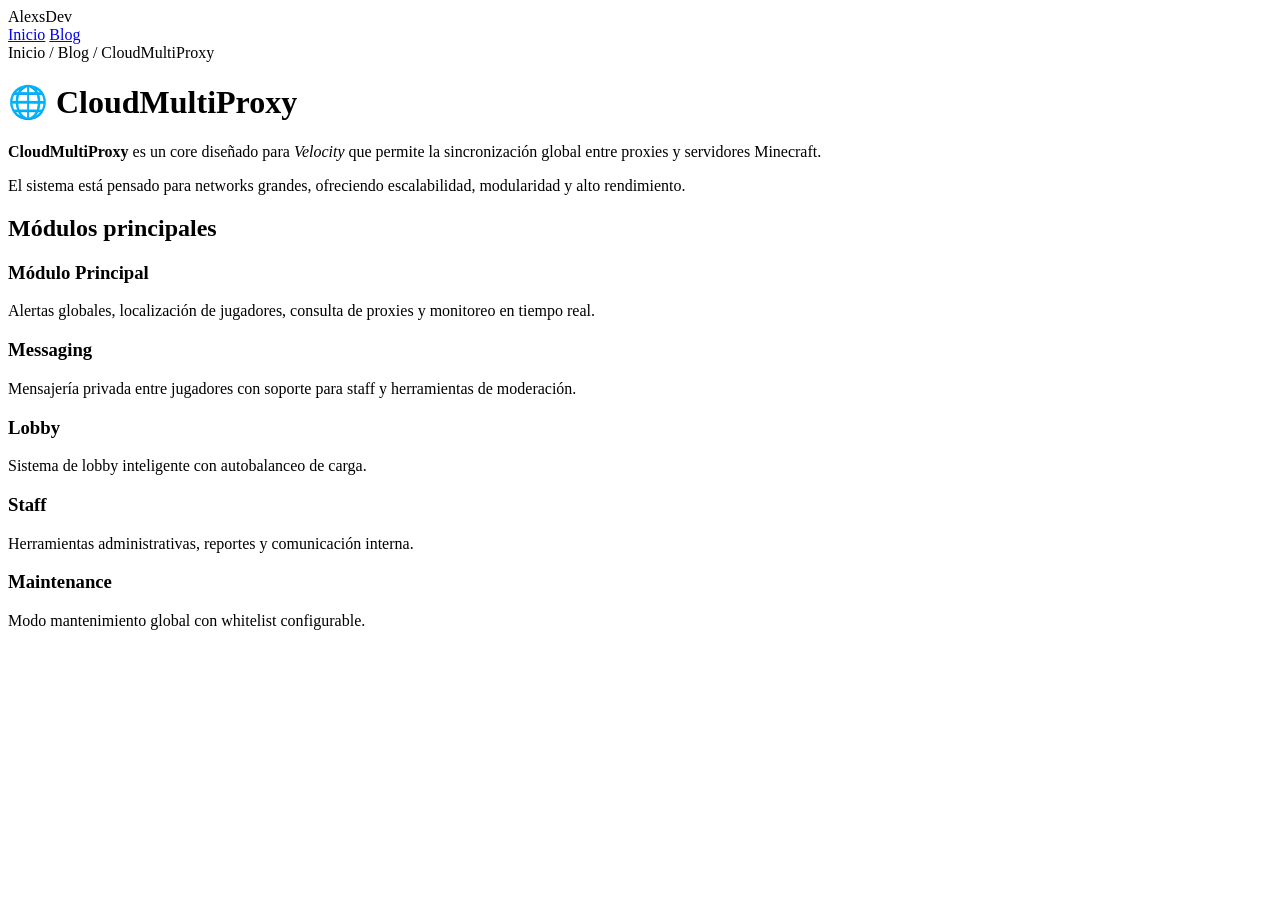
==== cloudmultiproxy.html @ 365c0d3f "CloudMultiProxy" ====
<!DOCTYPE html>
<html lang="es">
<head>
  <meta charset="UTF-8">
  <meta name="viewport" content="width=device-width, initial-scale=1.0">
  <title>CloudMultiProxy | AlexsDev</title>
  <link rel="stylesheet" href="style.css">
</head>
<body>

  <header class="navbar">
    <div class="logo">AlexsDev</div>
    <nav>
      <a href="index.html">Inicio</a>
      <a href="cloudmultiproxy.html" class="active">Blog</a>
    </nav>
  </header>

  <main class="blog-container">

    <div class="breadcrumb">
      Inicio / Blog / CloudMultiProxy
    </div>

    <h1>🌐 CloudMultiProxy</h1>

    <p>
      <strong>CloudMultiProxy</strong> es un core diseñado para
      <em>Velocity</em> que permite la sincronización global
      entre proxies y servidores Minecraft.
    </p>

    <p>
      El sistema está pensado para networks grandes, ofreciendo
      escalabilidad, modularidad y alto rendimiento.
    </p>

    <h2>Módulos principales</h2>

    <h3>Módulo Principal</h3>
    <p>
      Alertas globales, localización de jugadores, consulta
      de proxies y monitoreo en tiempo real.
    </p>

    <h3>Messaging</h3>
    <p>
      Mensajería privada entre jugadores con soporte para
      staff y herramientas de moderación.
    </p>

    <h3>Lobby</h3>
    <p>
      Sistema de lobby inteligente con autobalanceo de carga.
    </p>

    <h3>Staff</h3>
    <p>
      Herramientas administrativas, reportes y comunicación interna.
    </p>

    <h3>Maintenance</h3>
    <p>
      Modo mantenimiento global con whitelist configurable.
    </p>

  </main>

</body>
</html>
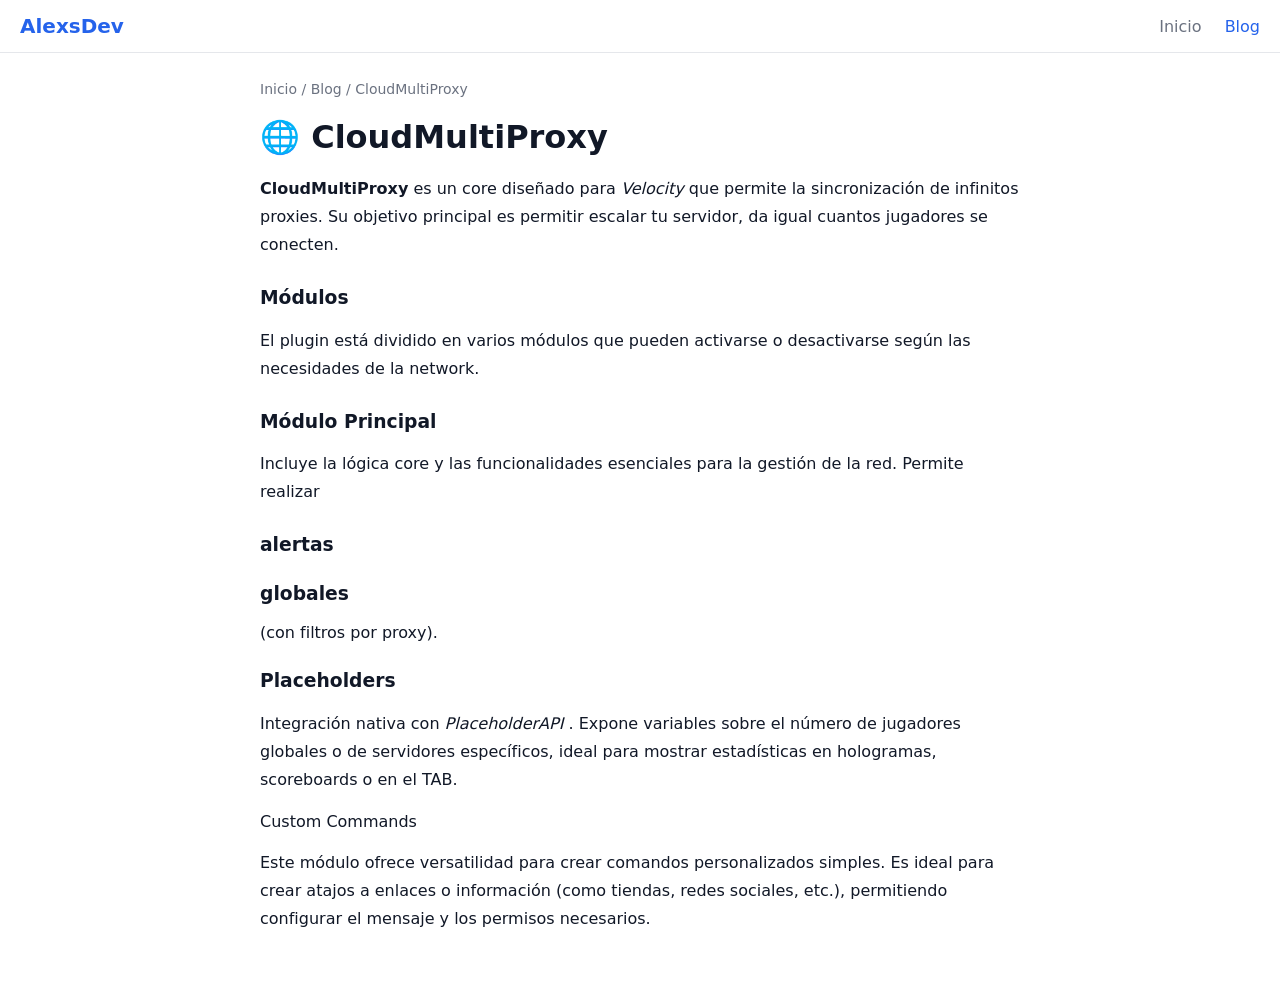
==== commit 98fbb310: "CloudMultiProxy" ====
--- a/cloudmultiproxy.html
+++ b/cloudmultiproxy.html
@@ -25,43 +25,46 @@
     <h1>🌐 CloudMultiProxy</h1>
 
     <p>
-      <strong>CloudMultiProxy</strong> es un core diseñado para
-      <em>Velocity</em> que permite la sincronización global
-      entre proxies y servidores Minecraft.
+      <strong>CloudMultiProxy</strong> es un core diseñado
+      para <em>Velocity</em> que permite la
+      sincronización de infinitos proxies. Su
+      objetivo principal es permitir escalar tu
+      servidor, da igual cuantos jugadores se
+      conecten.
     </p>
 
+    <h3>Módulos</h3>
     <p>
-      El sistema está pensado para networks grandes, ofreciendo
-      escalabilidad, modularidad y alto rendimiento.
-    </p>
-
-    <h2>Módulos principales</h2>
+      El plugin está dividido en varios módulos
+      que pueden activarse o desactivarse
+      según las necesidades de la network.
 
     <h3>Módulo Principal</h3>
     <p>
-      Alertas globales, localización de jugadores, consulta
-      de proxies y monitoreo en tiempo real.
+      Incluye la lógica core y las
+      funcionalidades esenciales para la
+      gestión de la red. Permite realizar <h3>alertas</h3>
+      <h3>globales</h3> (con filtros por proxy).
     </p>
 
-    <h3>Messaging</h3>
+    <h3>Placeholders</h3>
     <p>
-      Mensajería privada entre jugadores con soporte para
-      staff y herramientas de moderación.
+      Integración nativa con <em>PlaceholderAPI</em>
+      . Expone variables sobre el número de
+      jugadores globales o de servidores
+      específicos, ideal para mostrar
+      estadísticas en hologramas, scoreboards
+      o en el TAB.
     </p>
 
-    <h3>Lobby</h3>
+    </h3>Custom Commands</h3>
     <p>
-      Sistema de lobby inteligente con autobalanceo de carga.
-    </p>
-
-    <h3>Staff</h3>
-    <p>
-      Herramientas administrativas, reportes y comunicación interna.
-    </p>
-
-    <h3>Maintenance</h3>
-    <p>
-      Modo mantenimiento global con whitelist configurable.
+      Este módulo ofrece versatilidad para
+      crear comandos personalizados simples.
+      Es ideal para crear atajos a enlaces o
+      información (como tiendas, redes
+      sociales, etc.), permitiendo configurar el
+      mensaje y los permisos necesarios.
     </p>
 
   </main>
--- a/style.css
+++ b/style.css
@@ -0,0 +1,99 @@
+/* BASE */
+body {
+  margin: 0;
+  font-family: system-ui, -apple-system, BlinkMacSystemFont, sans-serif;
+  background: #ffffff;
+  color: #111827;
+}
+
+/* NAVBAR */
+.navbar {
+  display: flex;
+  justify-content: space-between;
+  align-items: center;
+  padding: 14px 20px;
+  border-bottom: 1px solid #e5e7eb;
+}
+
+.logo {
+  font-size: 20px;
+  font-weight: 600;
+  color: #2563eb;
+}
+
+.navbar nav a {
+  margin-left: 18px;
+  text-decoration: none;
+  color: #6b7280;
+  font-weight: 500;
+}
+
+.navbar nav a.active {
+  color: #2563eb;
+}
+
+/* HOME */
+.home {
+  display: flex;
+  justify-content: center;
+  padding: 40px 16px;
+}
+
+.card {
+  width: 100%;
+  max-width: 420px;
+  background: #f9fafb;
+  padding: 24px;
+  border-radius: 16px;
+  box-shadow: 0 12px 28px rgba(0,0,0,0.08);
+}
+
+.tags span {
+  display: inline-block;
+  background: #e5e7eb;
+  padding: 6px 12px;
+  border-radius: 999px;
+  font-size: 13px;
+  margin: 6px 6px 0 0;
+}
+
+.link {
+  display: inline-block;
+  margin-top: 20px;
+  text-decoration: none;
+  color: #2563eb;
+  font-weight: 600;
+}
+
+/* BLOG */
+.blog-container {
+  width: 100%;
+  max-width: 760px;
+  margin: 0 auto;
+  padding: 28px 20px 48px;
+}
+
+.breadcrumb {
+  font-size: 14px;
+  color: #6b7280;
+  margin-bottom: 14px;
+}
+
+h1 {
+  font-size: 32px;
+  line-height: 1.2;
+  margin-bottom: 16px;
+}
+
+h2 {
+  margin-top: 36px;
+}
+
+h3 {
+  margin-top: 28px;
+}
+
+p {
+  line-height: 1.75;
+  margin: 18px 0;
+}
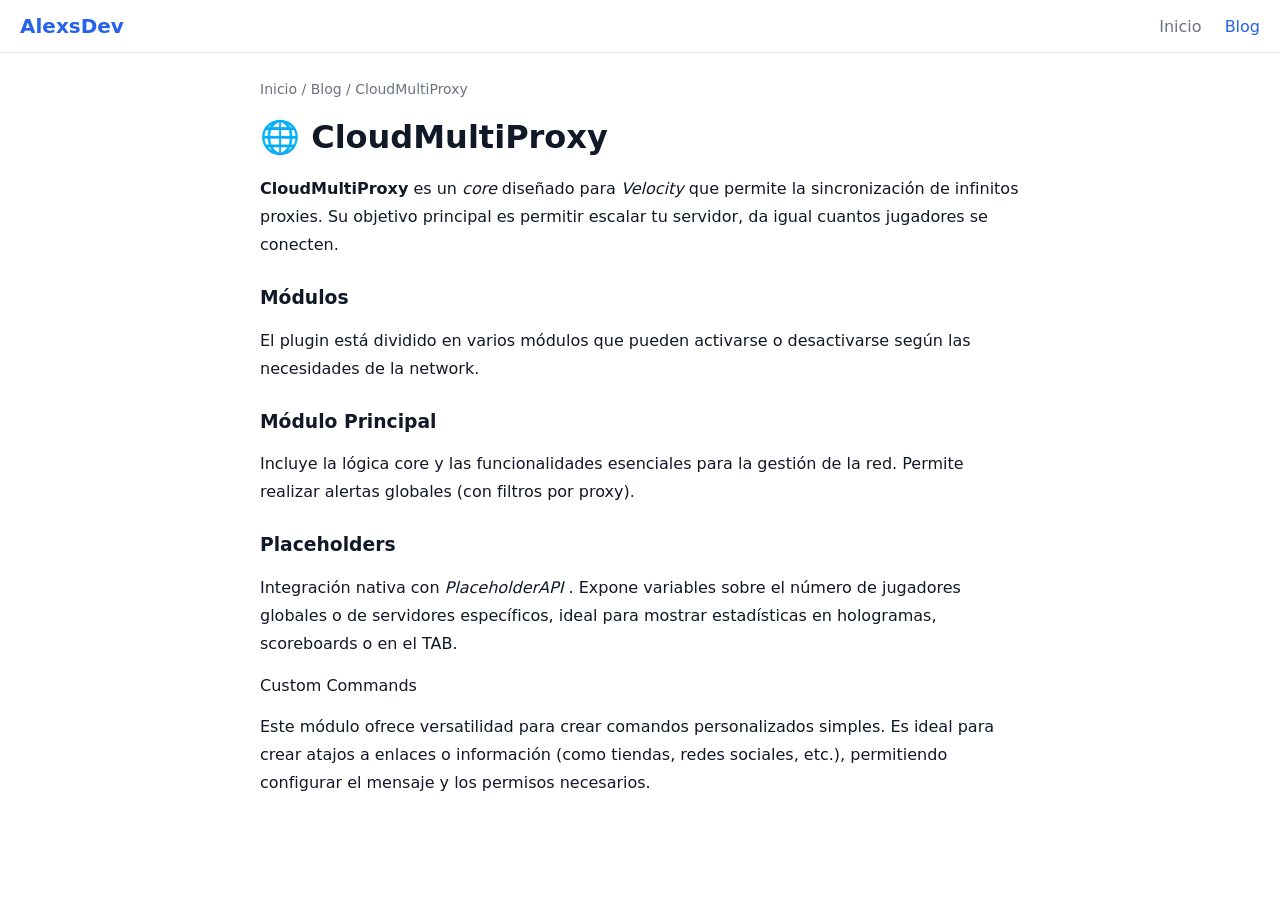
==== commit 9c61bd19: "Update cloudmultiproxy.html" ====
--- a/cloudmultiproxy.html
+++ b/cloudmultiproxy.html
@@ -25,7 +25,7 @@
     <h1>🌐 CloudMultiProxy</h1>
 
     <p>
-      <strong>CloudMultiProxy</strong> es un core diseñado
+      <strong>CloudMultiProxy</strong> es un <em>core</em> diseñado
       para <em>Velocity</em> que permite la
       sincronización de infinitos proxies. Su
       objetivo principal es permitir escalar tu
@@ -43,8 +43,8 @@
     <p>
       Incluye la lógica core y las
       funcionalidades esenciales para la
-      gestión de la red. Permite realizar <h3>alertas</h3>
-      <h3>globales</h3> (con filtros por proxy).
+      gestión de la red. Permite realizar alertas
+      globales (con filtros por proxy).
     </p>
 
     <h3>Placeholders</h3>
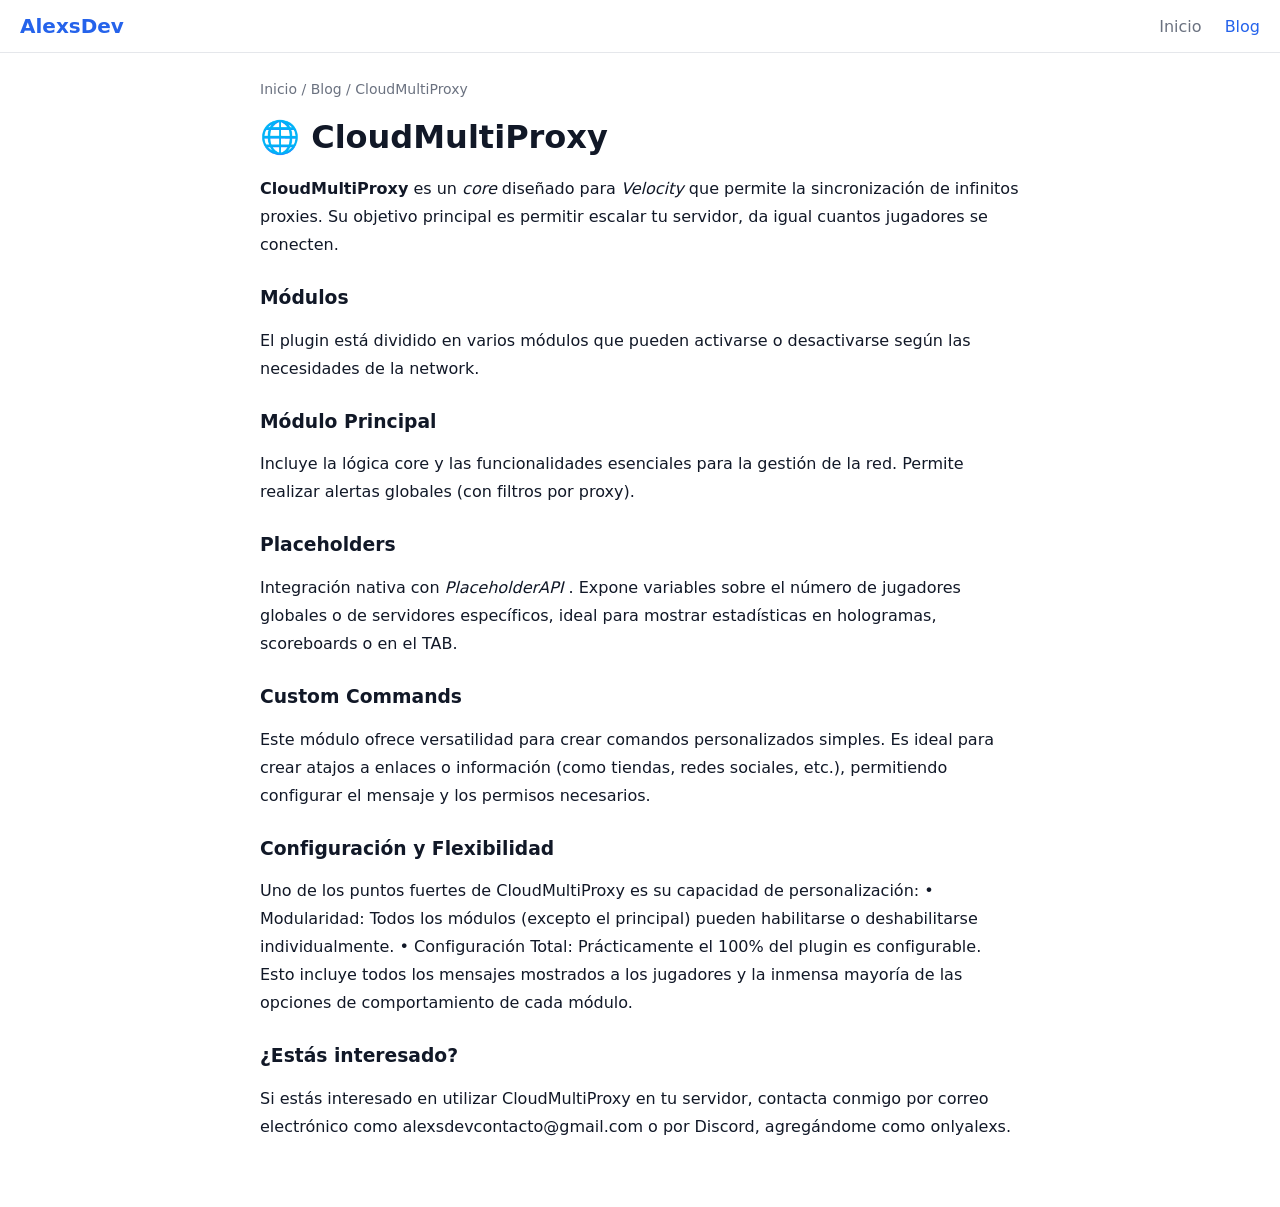
==== commit d48da80a: "Update cloudmultiproxy.html" ====
--- a/cloudmultiproxy.html
+++ b/cloudmultiproxy.html
@@ -57,7 +57,7 @@
       o en el TAB.
     </p>
 
-    </h3>Custom Commands</h3>
+    <h3>Custom Commands</h3>
     <p>
       Este módulo ofrece versatilidad para
       crear comandos personalizados simples.
@@ -67,6 +67,33 @@
       mensaje y los permisos necesarios.
     </p>
 
+    <h3>Configuración y Flexibilidad</h3>
+    <p>
+      Uno de los puntos fuertes de
+      CloudMultiProxy es su capacidad de
+      personalización:
+
+      • Modularidad: Todos los módulos
+        (excepto el principal) pueden
+        habilitarse o deshabilitarse
+        individualmente.
+      • Configuración Total: Prácticamente
+        el 100% del plugin es configurable.
+        Esto incluye todos los mensajes
+        mostrados a los jugadores y la
+        inmensa mayoría de las opciones
+        de comportamiento de cada
+        módulo.
+    </p>
+
+    <h3>¿Estás interesado?</h3>
+    <p>
+      Si estás interesado en utilizar
+      CloudMultiProxy en tu servidor, contacta
+      conmigo por correo electrónico como
+      alexsdevcontacto@gmail.com o por
+      Discord, agregándome como onlyalexs.
+
   </main>
 
 </body>
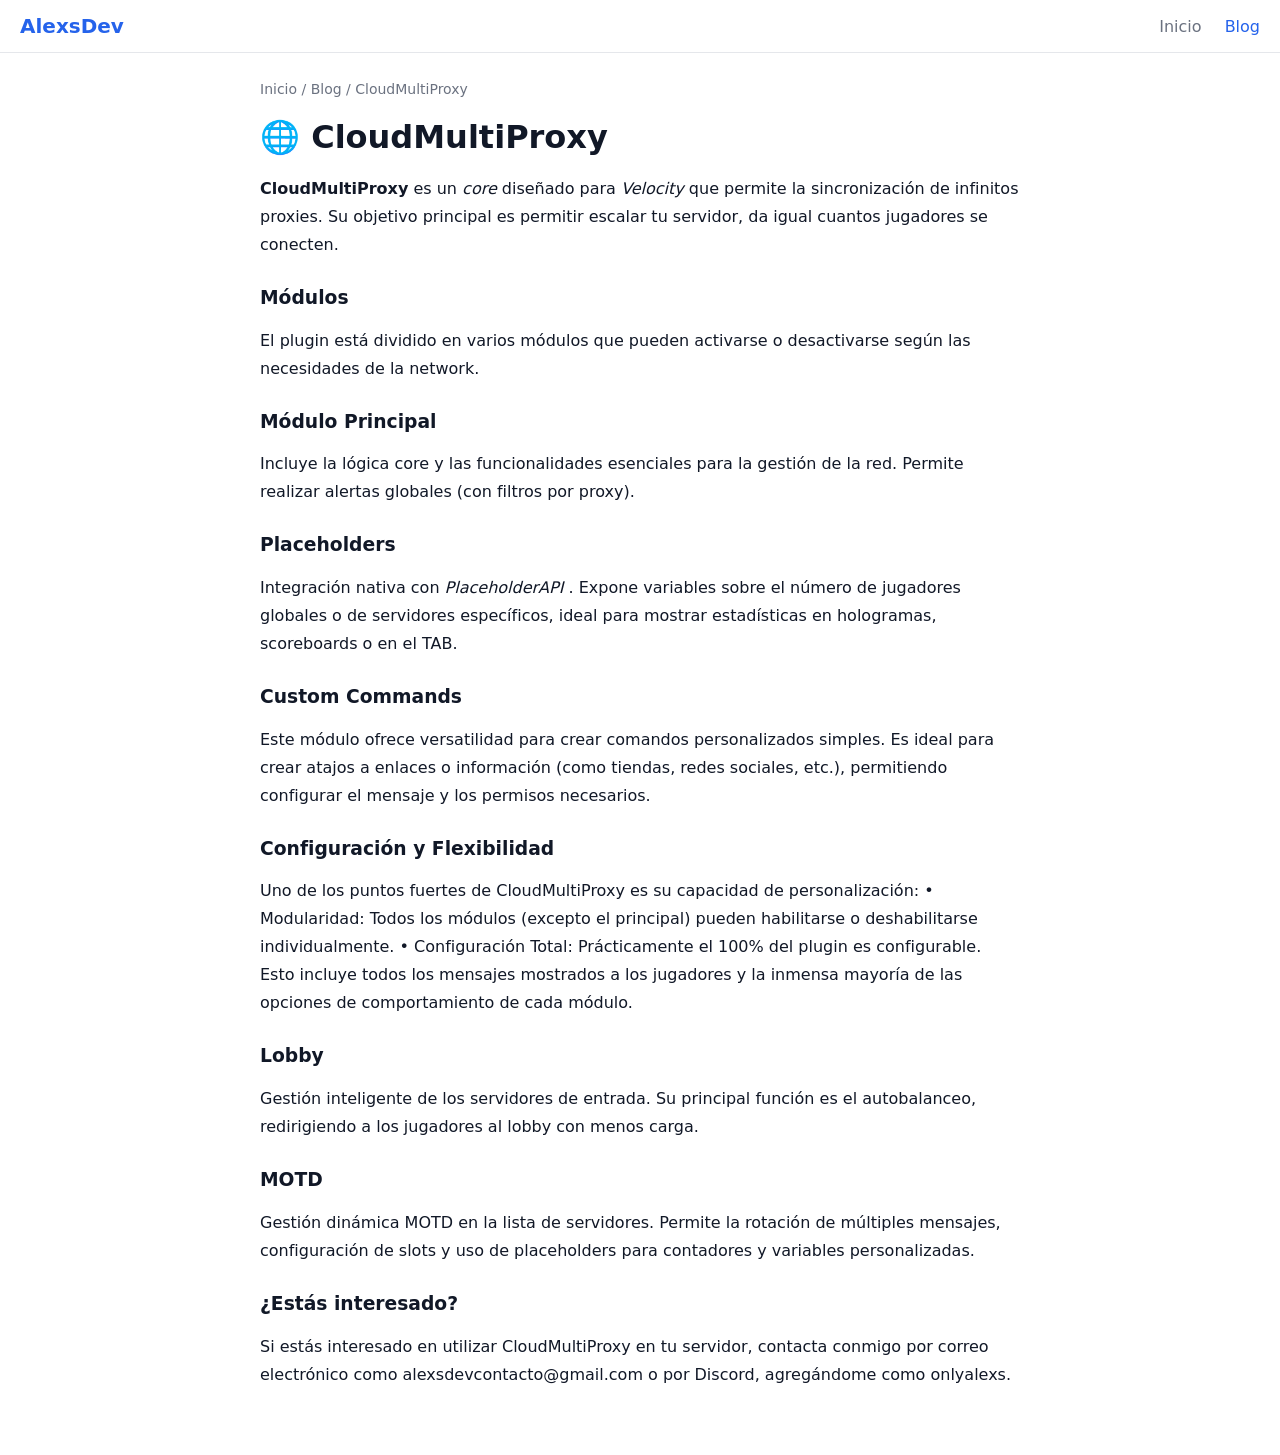
==== commit 46d58aa9: "CloudMultiProxy" ====
--- a/cloudmultiproxy.html
+++ b/cloudmultiproxy.html
@@ -86,6 +86,23 @@
         módulo.
     </p>
 
+    <h3>Lobby</h3>
+      <p>
+        Gestión inteligente de los servidores de
+        entrada. Su principal función es el
+        autobalanceo, redirigiendo a los
+        jugadores al lobby con menos carga.
+      </p>
+
+      <h3>MOTD</h3>
+      <p>
+        Gestión dinámica MOTD en la lista de
+        servidores. Permite la rotación de
+        múltiples mensajes, configuración de
+        slots y uso de placeholders para
+        contadores y variables personalizadas.
+      </p>
+
     <h3>¿Estás interesado?</h3>
     <p>
       Si estás interesado en utilizar
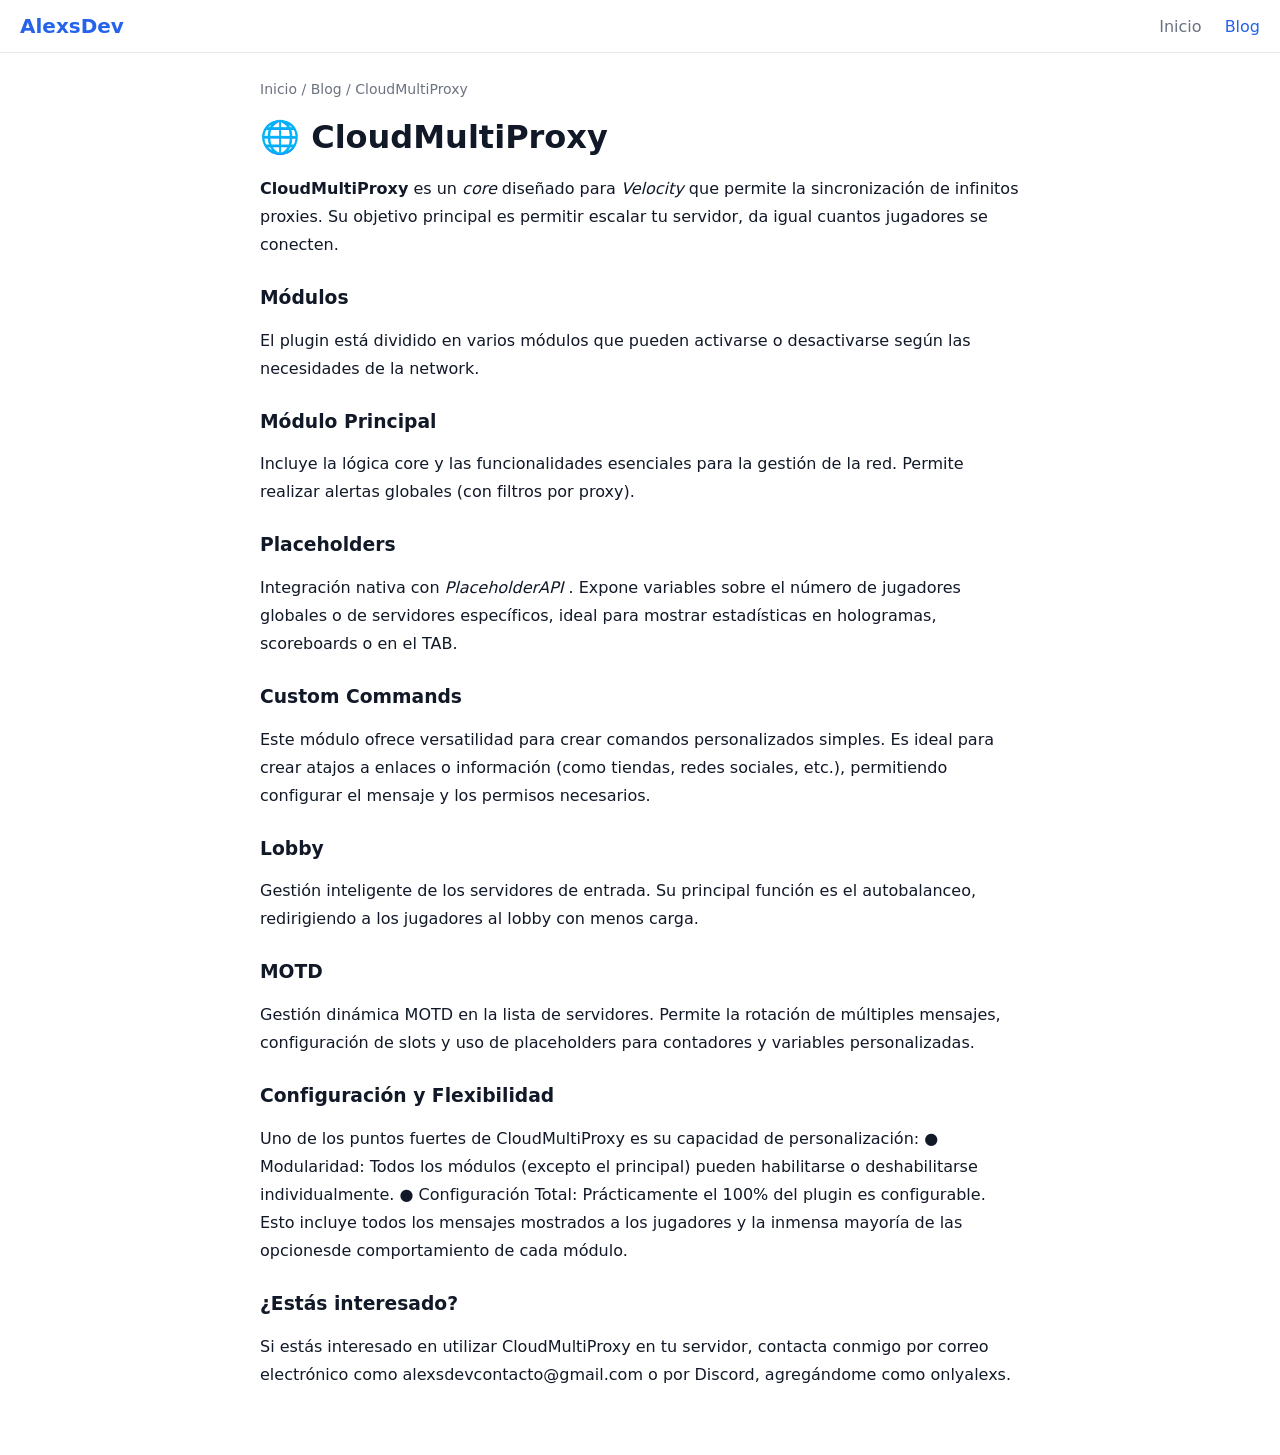
==== commit 291fbce6: "CloudMultiProxy" ====
--- a/cloudmultiproxy.html
+++ b/cloudmultiproxy.html
@@ -67,25 +67,6 @@
       mensaje y los permisos necesarios.
     </p>
 
-    <h3>Configuración y Flexibilidad</h3>
-    <p>
-      Uno de los puntos fuertes de
-      CloudMultiProxy es su capacidad de
-      personalización:
-
-      • Modularidad: Todos los módulos
-        (excepto el principal) pueden
-        habilitarse o deshabilitarse
-        individualmente.
-      • Configuración Total: Prácticamente
-        el 100% del plugin es configurable.
-        Esto incluye todos los mensajes
-        mostrados a los jugadores y la
-        inmensa mayoría de las opciones
-        de comportamiento de cada
-        módulo.
-    </p>
-
     <h3>Lobby</h3>
       <p>
         Gestión inteligente de los servidores de
@@ -103,6 +84,19 @@
         contadores y variables personalizadas.
       </p>
 
+    <h3>Configuración y Flexibilidad</h3>
+    <p>
+      Uno de los puntos fuertes de
+      CloudMultiProxy es su capacidad de
+      personalización:
+
+      ● Modularidad: Todos los módulos (excepto el principal) pueden
+        habilitarse o deshabilitarse individualmente.
+      ● Configuración Total: Prácticamente el 100% del plugin es configurable.
+        Esto incluye todos los mensajes mostrados a los jugadores y la
+        inmensa mayoría de las opcionesde comportamiento de cada módulo.
+    </p>
+
     <h3>¿Estás interesado?</h3>
     <p>
       Si estás interesado en utilizar
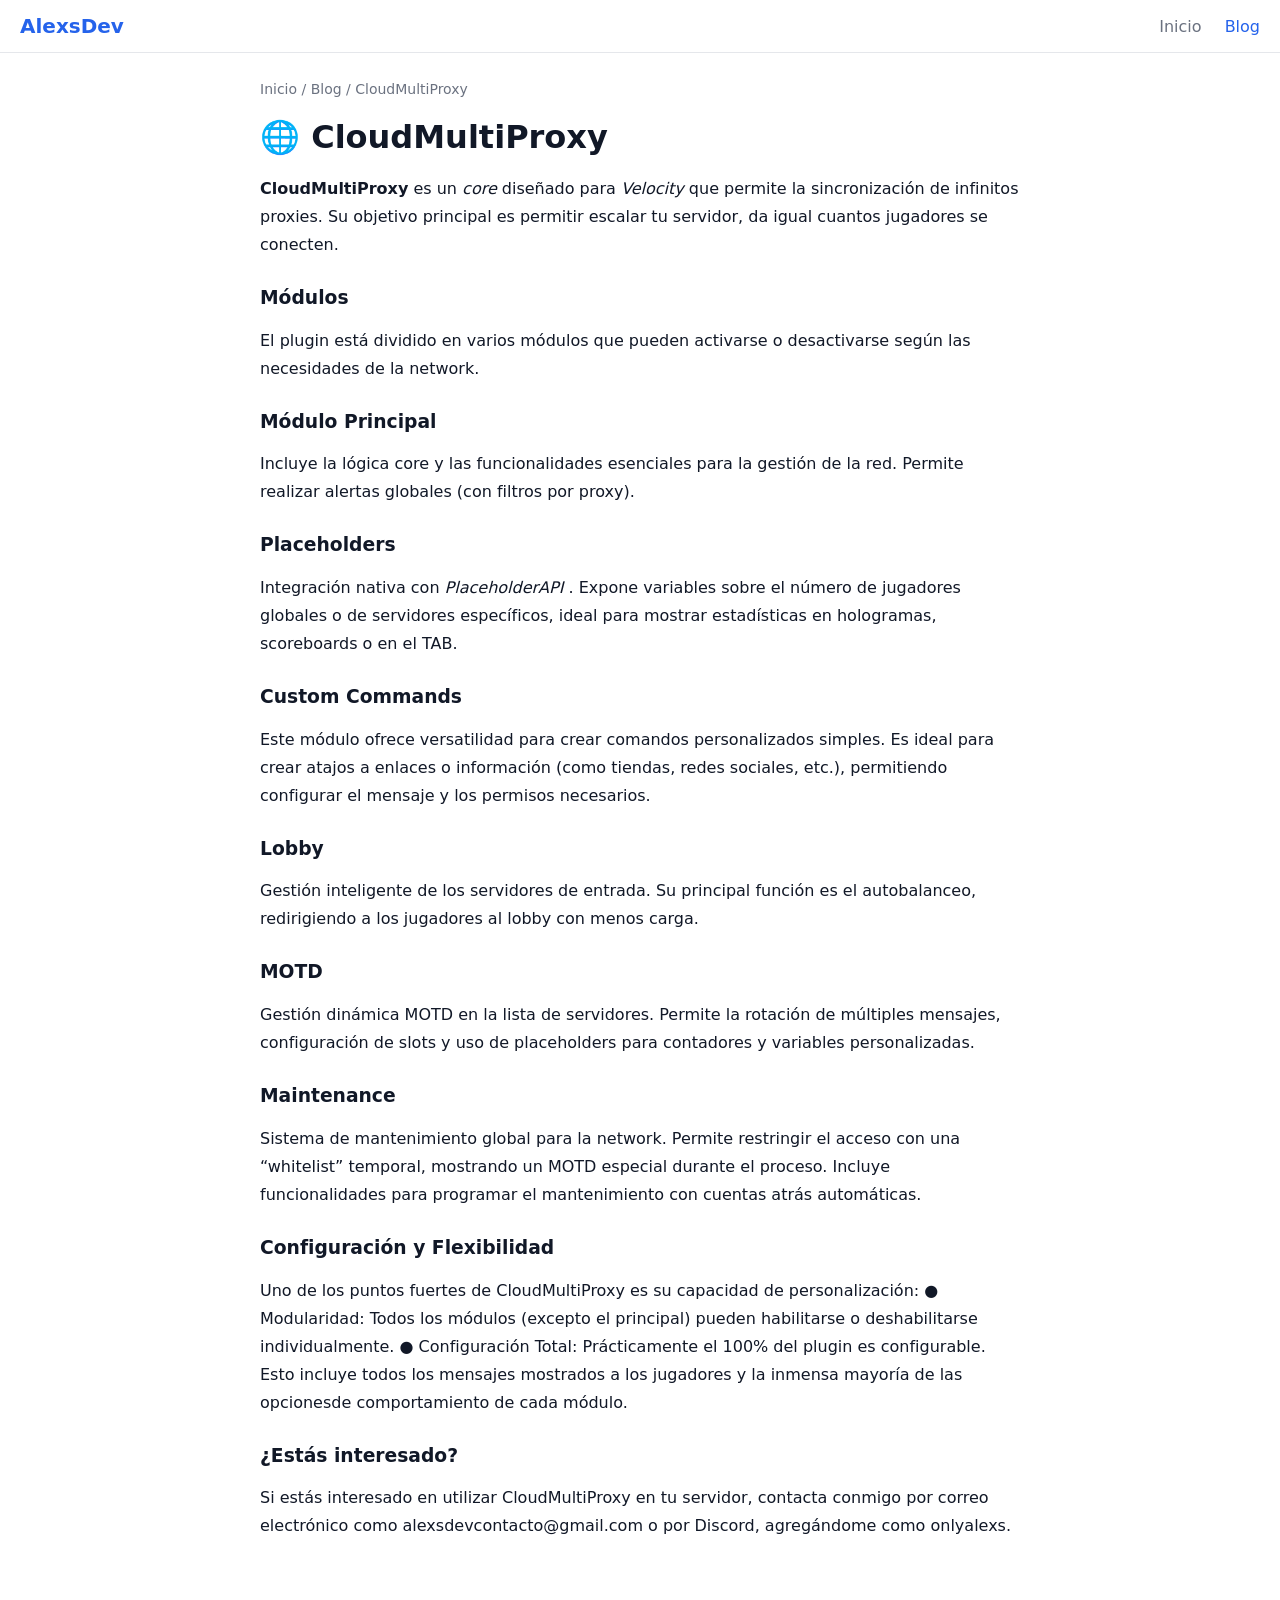
==== commit bc996f03: "CloudMultiProxy" ====
--- a/cloudmultiproxy.html
+++ b/cloudmultiproxy.html
@@ -84,6 +84,17 @@
         contadores y variables personalizadas.
       </p>
 
+    <h3>Maintenance</h3>
+    <p>
+      Sistema de mantenimiento global para la
+      network. Permite restringir el acceso con
+      una “whitelist” temporal, mostrando un
+      MOTD especial durante el proceso.
+      Incluye funcionalidades para programar
+      el mantenimiento con cuentas atrás
+      automáticas.
+    </p>
+
     <h3>Configuración y Flexibilidad</h3>
     <p>
       Uno de los puntos fuertes de
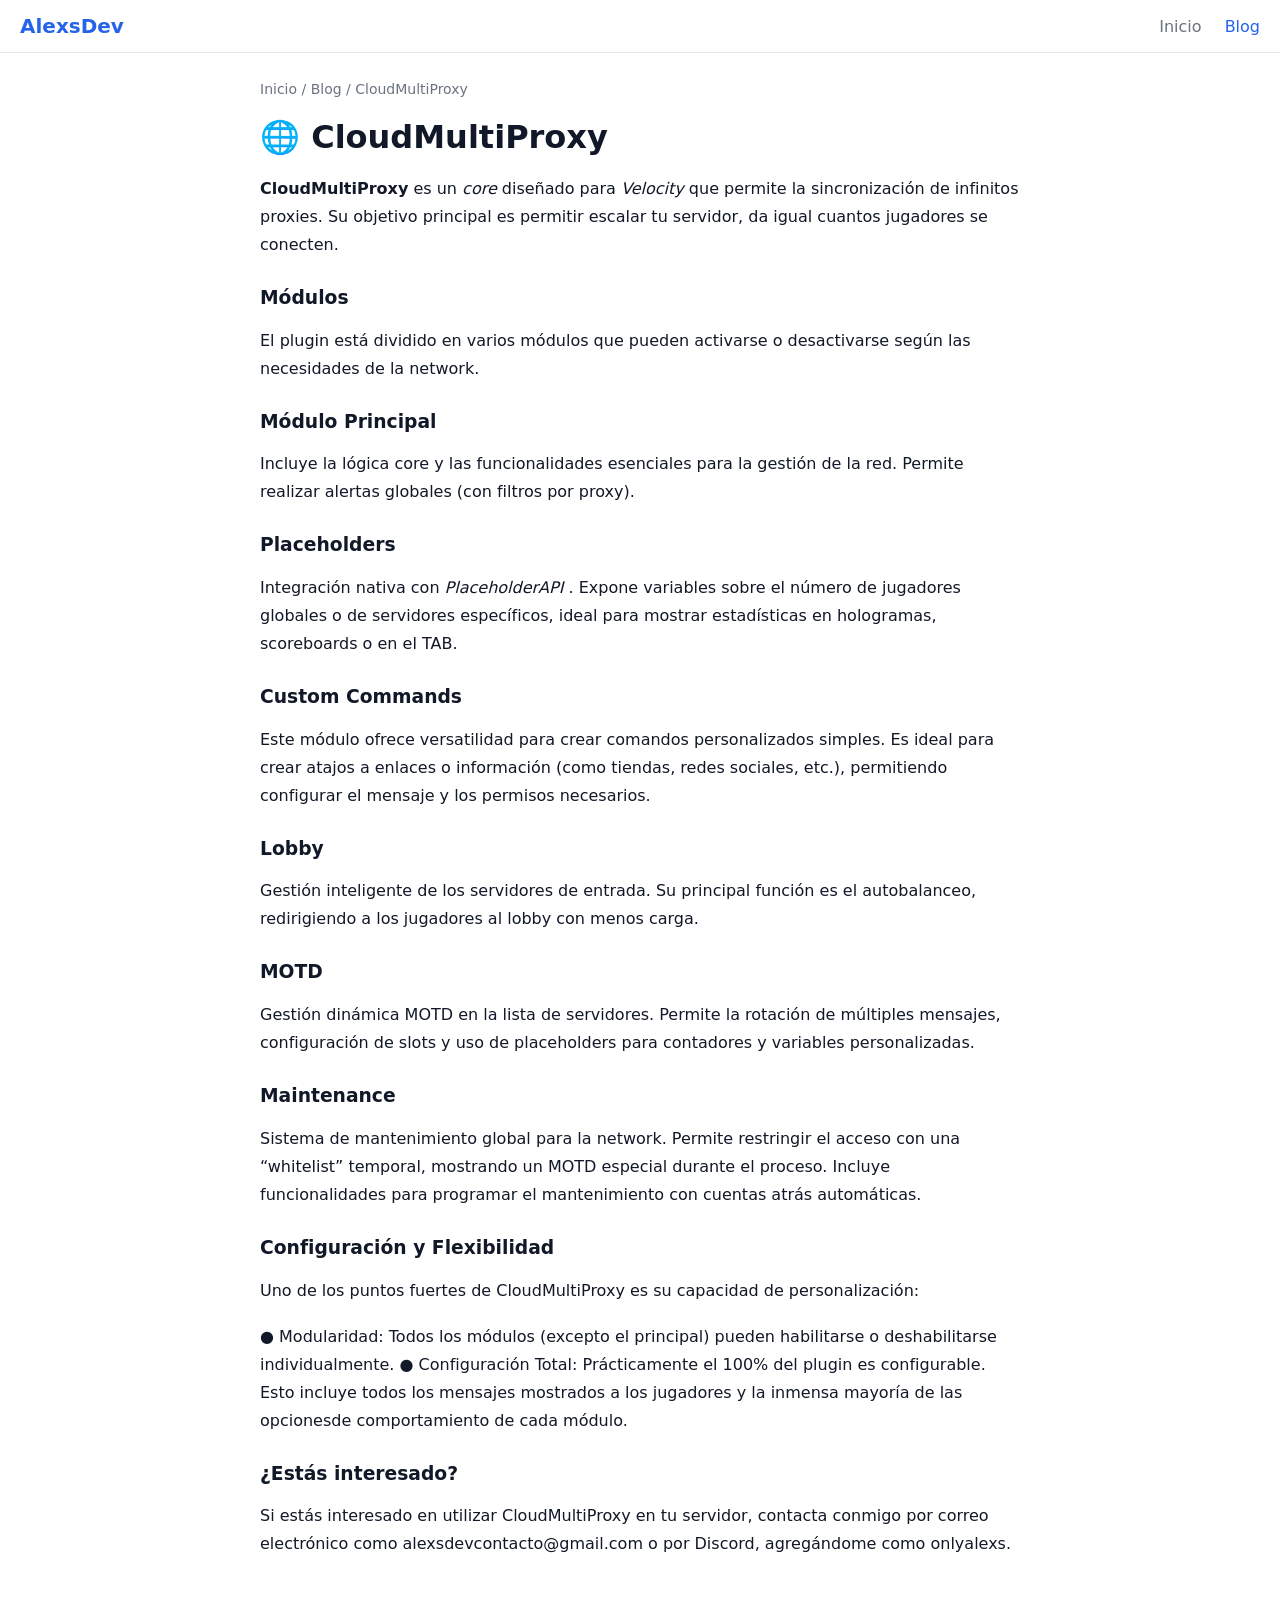
==== commit 3248c08c: "CloudMultiProxy" ====
--- a/cloudmultiproxy.html
+++ b/cloudmultiproxy.html
@@ -3,7 +3,7 @@
 <head>
   <meta charset="UTF-8">
   <meta name="viewport" content="width=device-width, initial-scale=1.0">
-  <title>CloudMultiProxy | AlexsDev</title>
+  <title>Alexsdev | CloudMultiProxy</title>
   <link rel="stylesheet" href="style.css">
 </head>
 <body>
@@ -100,7 +100,8 @@
       Uno de los puntos fuertes de
       CloudMultiProxy es su capacidad de
       personalización:
-
+    </p>
+    <p>
       ● Modularidad: Todos los módulos (excepto el principal) pueden
         habilitarse o deshabilitarse individualmente.
       ● Configuración Total: Prácticamente el 100% del plugin es configurable.
